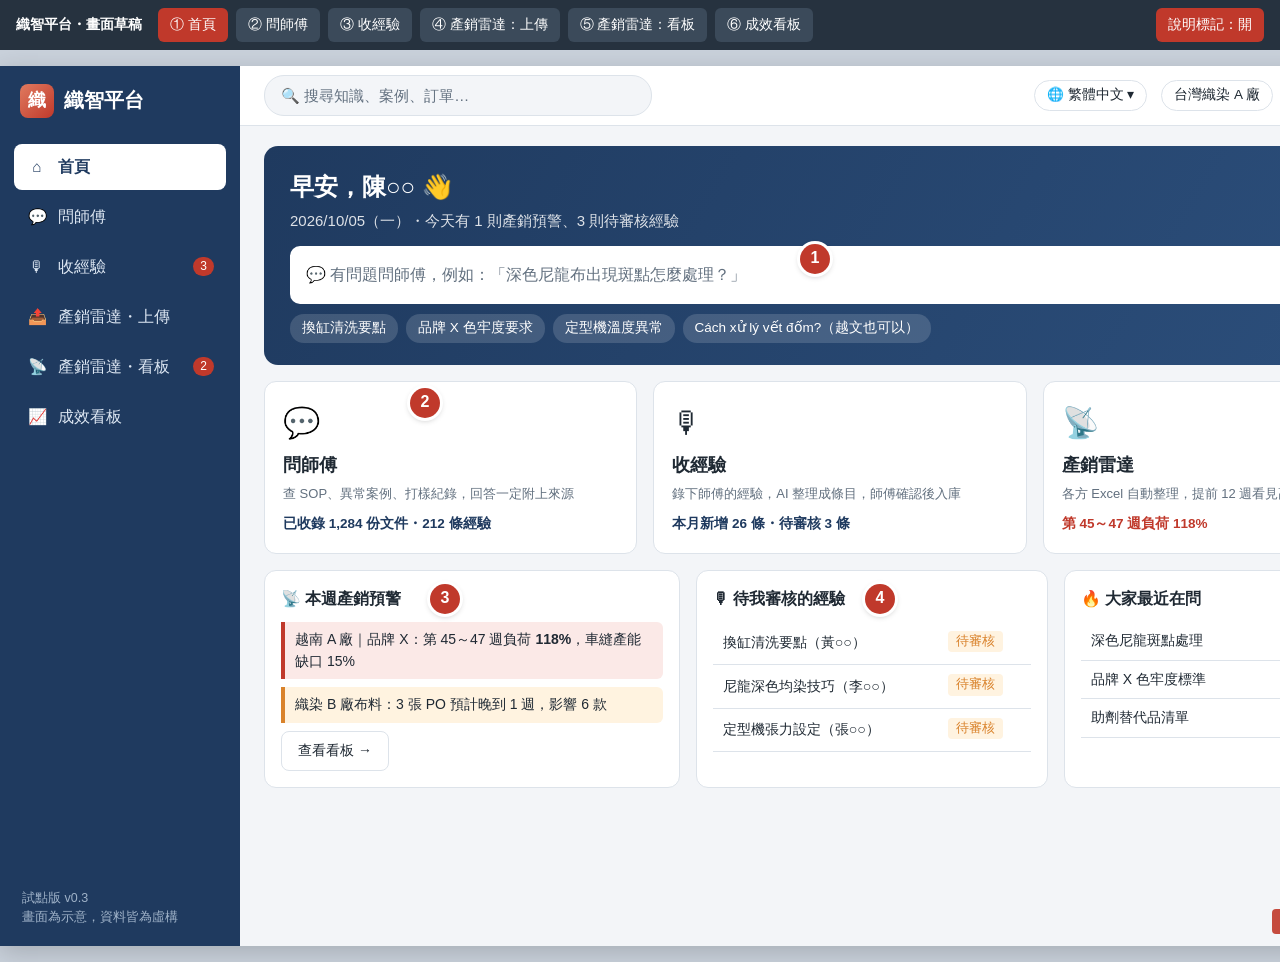
==== index.html @ 53caf04b "Add 織智平台 UI mockup (interactive HTML) Co-Authored-By: Claude Sonnet 5.5 <noreply@anthropic.com> Clau" ====
<!doctype html>
<html lang="zh-Hant">
<head>
<meta charset="utf-8">
<meta name="viewport" content="width=device-width, initial-scale=1">
<title>織智平台 畫面草稿</title>
<style>
:root{
  --navy:#1F3A5F; --navy-2:#2C4F7C; --navy-soft:#E8EEF6;
  --red:#C0392B; --red-soft:#FBE9E7; --amber:#D9822B; --amber-soft:#FFF3E0;
  --green:#2E7D32; --green-soft:#E8F5E9;
  --bg:#F3F5F8; --card:#FFFFFF; --line:#DDE3EA; --text:#1F2933; --muted:#62707F;
}
*{box-sizing:border-box}
html,body{margin:0}
body{background:#C9D1DB;font-family:"Microsoft JhengHei","PingFang TC","Noto Sans TC",sans-serif;color:var(--text);font-size:15px;line-height:1.55}
.toolbar{position:sticky;top:0;z-index:50;background:#26323F;color:#fff;display:flex;gap:8px;align-items:center;padding:8px 16px;font-size:14px;flex-wrap:wrap}
.toolbar b{margin-right:8px}
.toolbar button{background:#3B4A5A;color:#fff;border:0;border-radius:6px;padding:6px 12px;font:inherit;cursor:pointer}
.toolbar button.on{background:var(--red)}
.toolbar .sp{flex:1}
body.shot .toolbar{display:none}

.app{width:1440px;height:880px;margin:16px auto;background:var(--bg);display:grid;grid-template-columns:240px 1fr;grid-template-rows:60px 1fr;box-shadow:0 6px 24px rgba(0,0,0,.18);position:relative;overflow:hidden}
body.shot .app{margin:0;box-shadow:none}
.side{grid-row:1/3;background:var(--navy);color:#DCE6F2;padding:18px 14px;display:flex;flex-direction:column;gap:4px}
.logo{display:flex;align-items:center;gap:10px;color:#fff;font-weight:700;font-size:20px;margin:0 6px 22px}
.logo i{width:34px;height:34px;border-radius:8px;background:linear-gradient(135deg,#E07A5F,#C0392B);display:grid;place-items:center;font-style:normal;font-size:18px}
.nav{display:flex;align-items:center;gap:10px;padding:11px 12px;border-radius:8px;cursor:pointer;font-size:15.5px}
.nav:hover{background:rgba(255,255,255,.08)}
.nav.on{background:#fff;color:var(--navy);font-weight:700}
.nav .ic{width:22px;text-align:center}
.nav .cnt{margin-left:auto;background:var(--red);color:#fff;border-radius:10px;font-size:12px;padding:0 7px}
.side .foot{margin-top:auto;font-size:12.5px;color:#9FB2C8;padding:0 8px}
.top{background:#fff;border-bottom:1px solid var(--line);display:flex;align-items:center;gap:14px;padding:0 24px}
.top .search{flex:1;max-width:560px;background:var(--bg);border:1px solid var(--line);border-radius:20px;padding:8px 16px;color:var(--muted)}
.top .sp{flex:1}
.pill{border:1px solid var(--line);border-radius:16px;padding:4px 12px;font-size:13.5px;background:#fff}
.user{display:flex;align-items:center;gap:8px;font-size:14px}
.avatar{width:34px;height:34px;border-radius:50%;background:#7A9CC6;color:#fff;display:grid;place-items:center;font-weight:700}
.demo-tag{position:absolute;right:16px;bottom:12px;background:rgba(192,57,43,.9);color:#fff;font-size:12px;padding:3px 10px;border-radius:4px;z-index:5}

.main{padding:20px 24px;overflow:hidden;position:relative}
.screen{display:none;height:100%}
.screen.on{display:block}
h1{font-size:22px;margin:0 0 4px}
.sub{color:var(--muted);font-size:14px;margin-bottom:14px}
.card{background:var(--card);border:1px solid var(--line);border-radius:12px;padding:16px}
.card h3{margin:0 0 10px;font-size:16px;display:flex;align-items:center;gap:8px}
.muted{color:var(--muted)}
.small{font-size:13px}
.btn{display:inline-block;border-radius:8px;padding:8px 16px;font-size:14px;border:1px solid var(--line);background:#fff;cursor:pointer}
.btn.pri{background:var(--navy);border-color:var(--navy);color:#fff}
.btn.red{background:var(--red);border-color:var(--red);color:#fff}
.tag{display:inline-block;border-radius:4px;padding:1px 8px;font-size:12.5px;background:var(--navy-soft);color:var(--navy);margin:0 4px 4px 0}
.tag.red{background:var(--red-soft);color:var(--red)} .tag.amber{background:var(--amber-soft);color:var(--amber)} .tag.green{background:var(--green-soft);color:var(--green)}
.row{display:flex;gap:16px}
table{border-collapse:collapse;width:100%;font-size:14px}
th,td{border-bottom:1px solid var(--line);padding:8px 10px;text-align:left}
th{background:#F7F9FB;color:var(--muted);font-weight:600}

/* annotations */
.anno{position:absolute;z-index:20;width:30px;height:30px;border-radius:50%;background:var(--red);color:#fff;font-weight:700;display:grid;place-items:center;font-size:16px;box-shadow:0 0 0 3px #fff,0 2px 6px rgba(0,0,0,.3)}
body.noanno .anno{display:none}

/* home */
.hero{background:linear-gradient(120deg,var(--navy),var(--navy-2));color:#fff;border-radius:14px;padding:22px 26px}
.hero h1{color:#fff;font-size:24px}
.askbox{margin-top:14px;background:#fff;border-radius:10px;padding:12px 16px;color:var(--muted);display:flex;align-items:center;gap:10px;font-size:16px}
.askbox .go{margin-left:auto;background:var(--red);color:#fff;border-radius:8px;padding:6px 16px;font-size:14px}
.chips{margin-top:10px;display:flex;gap:8px;flex-wrap:wrap}
.chips span{background:rgba(255,255,255,.15);border-radius:14px;padding:4px 12px;font-size:13.5px}
.mods{display:grid;grid-template-columns:repeat(3,1fr);gap:16px;margin-top:16px}
.mod{background:#fff;border:1px solid var(--line);border-radius:12px;padding:18px;cursor:pointer}
.mod .ic{font-size:30px}
.mod h3{margin:6px 0 4px;font-size:18px}
.mod .num{font-size:13.5px;margin-top:10px;color:var(--navy);font-weight:700}

/* chat */
.chat-grid{display:grid;grid-template-columns:230px 1fr 330px;gap:16px;height:100%}
.hist .item{padding:9px 10px;border-radius:8px;font-size:14px;margin-bottom:4px}
.hist .item.on{background:var(--navy-soft);color:var(--navy);font-weight:700}
.filter{font-size:13.5px;margin-bottom:10px}
.filter label{display:block;color:var(--muted);font-size:12.5px;margin-top:8px}
.filter .sel{border:1px solid var(--line);border-radius:6px;padding:5px 9px;background:#fff}
.chat{display:flex;flex-direction:column;gap:12px;overflow:hidden}
.msg-q{align-self:flex-end;background:var(--navy);color:#fff;border-radius:14px 14px 2px 14px;padding:10px 14px;max-width:80%}
.msg-a{background:#fff;border:1px solid var(--line);border-radius:2px 14px 14px 14px;padding:14px 16px;font-size:14.5px}
.msg-a h4{margin:8px 0 4px;font-size:14.5px;color:var(--navy)}
.msg-a ol,.msg-a ul{margin:0;padding-left:20px}
.src{display:flex;gap:8px;flex-wrap:wrap;margin-top:10px}
.src span{border:1px solid #B8C7DA;background:var(--navy-soft);color:var(--navy);border-radius:6px;padding:3px 9px;font-size:13px}
.fb{display:flex;gap:8px;align-items:center;margin-top:10px;font-size:13.5px}
.fb .btn{padding:4px 12px;font-size:13px}
.inputbar{margin-top:auto;background:#fff;border:1px solid var(--line);border-radius:10px;padding:10px 14px;color:var(--muted);display:flex;gap:10px;align-items:center}
.inputbar .go{margin-left:auto;background:var(--navy);color:#fff;border-radius:8px;padding:5px 14px}
.notfound{background:var(--amber-soft);border:1px solid #F0C08A;border-radius:2px 14px 14px 14px;padding:12px 16px;font-size:14px}
.doc-prev{font-size:13.5px}
.doc-prev .hl{background:#FFF2A8}
.doc-prev .meta{font-size:12.5px;color:var(--muted);border-bottom:1px solid var(--line);padding-bottom:8px;margin-bottom:8px}

/* capture */
.steps{display:flex;gap:0;margin-bottom:14px}
.step{flex:1;text-align:center;font-size:14px;color:var(--muted);position:relative;padding-top:34px}
.step::before{content:attr(data-n);position:absolute;top:0;left:50%;transform:translateX(-50%);width:28px;height:28px;border-radius:50%;background:#C9D3DE;color:#fff;display:grid;place-items:center;font-weight:700;z-index:2}
.step::after{content:"";position:absolute;top:13px;left:-50%;width:100%;height:3px;background:#C9D3DE;z-index:1}
.step:first-child::after{display:none}
.step.done::before,.step.done::after{background:var(--green)}
.step.now::before{background:var(--red)} .step.now::after{background:var(--green)}
.step.now{color:var(--red);font-weight:700}
.cap-grid{display:grid;grid-template-columns:1fr 1.25fr;gap:16px}
.audio{display:flex;align-items:center;gap:10px;background:var(--bg);border-radius:8px;padding:8px 12px;margin:10px 0}
.audio .bar{flex:1;height:6px;border-radius:3px;background:linear-gradient(90deg,var(--navy) 38%,#C9D3DE 38%)}
.ts{font-size:14px;max-height:380px;overflow:hidden}
.ts p{margin:0 0 8px}
.ts .t{color:var(--navy);font-weight:700;font-size:12.5px;margin-right:6px}
.ts .hl{background:#FFF2A8}
.field{margin-bottom:9px}
.field label{display:block;font-size:12.5px;color:var(--muted);margin-bottom:2px}
.field .box{border:1px solid var(--line);border-radius:6px;padding:6px 10px;font-size:14px;background:#FCFDFE}
.field .box ol{margin:0;padding-left:20px}
.link-ts{font-size:12px;color:var(--navy);margin-left:6px}

/* radar */
.files{display:grid;grid-template-columns:repeat(4,1fr);gap:12px;margin-bottom:14px}
.file{background:#fff;border:1px solid var(--line);border-radius:10px;padding:12px;font-size:13.5px}
.file .nm{font-weight:700;font-size:14px;word-break:break-all}
.file.sel{border:2px solid var(--navy)}
.drop{border:2px dashed #AAB7C6;border-radius:10px;display:grid;place-items:center;color:var(--muted);font-size:14px;text-align:center;padding:12px}
.conf{display:inline-block;width:70px;height:8px;border-radius:4px;background:#E3E8EE;vertical-align:middle;margin-right:6px;position:relative;overflow:hidden}
.conf i{position:absolute;left:0;top:0;bottom:0;background:var(--green)}
.conf.low i{background:var(--amber)}
.selbox{border:1px solid var(--line);border-radius:6px;padding:3px 9px;background:#fff;display:inline-block;min-width:120px}
.selbox.warn{border-color:var(--amber);background:var(--amber-soft)}
.kpis{display:grid;grid-template-columns:repeat(4,1fr);gap:12px;margin-bottom:14px}
.kpi{background:#fff;border:1px solid var(--line);border-radius:10px;padding:12px 16px}
.kpi .v{font-size:26px;font-weight:700;color:var(--navy)}
.kpi .v.red{color:var(--red)}
.kpi .l{font-size:13px;color:var(--muted)}
.heat{display:grid;grid-template-columns:120px repeat(12,1fr);gap:3px;font-size:12.5px}
.heat div{padding:6px 2px;text-align:center;border-radius:3px}
.heat .h{background:none;color:var(--muted);font-weight:600}
.heat .rh{text-align:left;padding-left:4px;font-weight:600;background:none}
.c-g{background:#CDE8CF}.c-y{background:#FCE3B4}.c-r{background:#F4B4AA;color:#7A1F14;font-weight:700}.c-l{background:#DCE6F2}
.legend{font-size:12.5px;color:var(--muted);margin-top:8px;display:flex;gap:14px}
.legend i{display:inline-block;width:12px;height:12px;border-radius:2px;margin-right:4px;vertical-align:-1px}
.alert-sum{font-size:14px}
.alert-sum .it{border-left:4px solid var(--red);background:var(--red-soft);padding:7px 10px;margin-bottom:8px;border-radius:0 6px 6px 0}
.alert-sum .it.am{border-color:var(--amber);background:var(--amber-soft)}
.todo{font-size:13.5px}
.todo div{display:flex;gap:8px;align-items:flex-start;padding:5px 0;border-bottom:1px dashed var(--line)}
.todo .ck{width:16px;height:16px;border:2px solid #9AA5B1;border-radius:3px;flex:none;margin-top:3px}

/* kpi screen */
.kgrid{display:grid;grid-template-columns:repeat(6,1fr);gap:12px;margin-bottom:16px}
.kc{background:#fff;border:1px solid var(--line);border-radius:10px;padding:12px 14px}
.kc .v{font-size:28px;font-weight:700;color:var(--navy)}
.kc .l{font-size:13px;color:var(--muted)}
.kc .t{font-size:12.5px;margin-top:4px}
.ok{color:var(--green);font-weight:700}
</style>
</head>
<body>
<div class="toolbar">
  <b>織智平台・畫面草稿</b>
  <button data-go="home">① 首頁</button>
  <button data-go="ask">② 問師傅</button>
  <button data-go="capture">③ 收經驗</button>
  <button data-go="upload">④ 產銷雷達：上傳</button>
  <button data-go="radar">⑤ 產銷雷達：看板</button>
  <button data-go="kpi">⑥ 成效看板</button>
  <span class="sp"></span>
  <button id="annoBtn" class="on">說明標記：開</button>
</div>

<div class="app">
  <aside class="side">
    <div class="logo"><i>織</i>織智平台</div>
    <div class="nav" data-go="home"><span class="ic">⌂</span>首頁</div>
    <div class="nav" data-go="ask"><span class="ic">💬</span>問師傅</div>
    <div class="nav" data-go="capture"><span class="ic">🎙</span>收經驗<span class="cnt">3</span></div>
    <div class="nav" data-go="upload"><span class="ic">📤</span>產銷雷達・上傳</div>
    <div class="nav" data-go="radar"><span class="ic">📡</span>產銷雷達・看板<span class="cnt">2</span></div>
    <div class="nav" data-go="kpi"><span class="ic">📈</span>成效看板</div>
    <div class="foot">試點版 v0.3<br>畫面為示意，資料皆為虛構</div>
  </aside>
  <header class="top">
    <div class="search">🔍 搜尋知識、案例、訂單…</div>
    <span class="sp"></span>
    <span class="pill">🌐 繁體中文 ▾</span>
    <span class="pill">台灣織染 A 廠</span>
    <div class="user"><div class="avatar">陳</div>陳○○・技術課</div>
  </header>

  <main class="main">
  <!-- ============ HOME ============ -->
  <section class="screen" id="s-home">
    <div class="hero">
      <h1>早安，陳○○ 👋</h1>
      <div style="opacity:.85">2026/10/05（一）・今天有 1 則產銷預警、3 則待審核經驗</div>
      <div class="askbox">💬 有問題問師傅，例如：「深色尼龍布出現斑點怎麼處理？」<span class="go">提問</span></div>
      <div class="chips"><span>換缸清洗要點</span><span>品牌 X 色牢度要求</span><span>定型機溫度異常</span><span>Cách xử lý vết đốm?（越文也可以）</span></div>
    </div>
    <div class="mods">
      <div class="mod" data-go="ask"><div class="ic">💬</div><h3>問師傅</h3><div class="muted small">查 SOP、異常案例、打樣紀錄，回答一定附上來源</div><div class="num">已收錄 1,284 份文件・212 條經驗</div></div>
      <div class="mod" data-go="capture"><div class="ic">🎙</div><h3>收經驗</h3><div class="muted small">錄下師傅的經驗，AI 整理成條目，師傅確認後入庫</div><div class="num">本月新增 26 條・待審核 3 條</div></div>
      <div class="mod" data-go="radar"><div class="ic">📡</div><h3>產銷雷達</h3><div class="muted small">各方 Excel 自動整理，提前 12 週看見高低峰</div><div class="num" style="color:var(--red)">第 45～47 週負荷 118%</div></div>
    </div>
    <div class="row" style="margin-top:16px">
      <div class="card" style="flex:1.2">
        <h3>📡 本週產銷預警</h3>
        <div class="alert-sum">
          <div class="it">越南 A 廠｜品牌 X：第 45～47 週負荷 <b>118%</b>，車縫產能缺口 15%</div>
          <div class="it am">織染 B 廠布料：3 張 PO 預計晚到 1 週，影響 6 款</div>
        </div>
        <span class="btn" data-go="radar">查看看板 →</span>
      </div>
      <div class="card" style="flex:1">
        <h3>🎙 待我審核的經驗</h3>
        <table><tr><td>換缸清洗要點（黃○○）</td><td><span class="tag amber">待審核</span></td></tr>
        <tr><td>尼龍深色均染技巧（李○○）</td><td><span class="tag amber">待審核</span></td></tr>
        <tr><td>定型機張力設定（張○○）</td><td><span class="tag amber">待審核</span></td></tr></table>
      </div>
      <div class="card" style="flex:1">
        <h3>🔥 大家最近在問</h3>
        <table><tr><td>深色尼龍斑點處理</td><td class="muted small">42 次</td></tr>
        <tr><td>品牌 X 色牢度標準</td><td class="muted small">31 次</td></tr>
        <tr><td>助劑替代品清單</td><td class="muted small">18 次</td></tr></table>
      </div>
    </div>
    <div class="anno" style="left:560px;top:118px">1</div>
    <div class="anno" style="left:170px;top:262px">2</div>
    <div class="anno" style="left:190px;top:458px">3</div>
    <div class="anno" style="left:625px;top:458px">4</div>
  </section>

  <!-- ============ ASK ============ -->
  <section class="screen" id="s-ask">
    <div class="chat-grid">
      <div class="card hist">
        <div class="filter">
          <b>查詢範圍</b>
          <label>事業</label><span class="sel">織布染整 ▾</span>
          <label>廠區</label><span class="sel">台灣 A 廠 ▾</span>
          <label>回答語言</label><span class="sel">繁體中文 ▾</span>
        </div>
        <b style="font-size:14px">我的提問紀錄</b>
        <div class="item on">深色尼龍布斑點處理</div>
        <div class="item">品牌 Y 防潑水要求</div>
        <div class="item">定型機溫度異常</div>
        <div class="item">換缸清洗步驟</div>
        <div class="item">PU 塗佈剝離強度</div>
      </div>
      <div class="chat">
        <div class="msg-q">深色尼龍布染色後出現斑點，過去怎麼處理？</div>
        <div class="msg-a">
          找到 <b>3 件相似案例</b>，整理如下：
          <h4>可能原因</h4>
          <ol><li>前處理不完全，油劑或漿料殘留</li><li>染料溶解不完全或凝聚</li><li>升溫過快，造成上染不均</li></ol>
          <h4>處置步驟</h4>
          <ol><li>先取樣確認斑點位置：布面普遍 → 查前處理；局部 → 查染料溶解</li><li>重新精練後回修，並加強溶解與過濾</li><li>調整升溫曲線（案例 #2025-032 降為每分鐘 1℃ 後改善）</li></ol>
          <h4>注意事項</h4>
          <ul><li>品牌 X 的深色款，回修前需先通知業務確認</li></ul>
          <div class="src"><span>📄 異常報告 #2024-117</span><span>📄 異常報告 #2025-032</span><span>📘 染色 SOP 第 4.2 節（2025/06 更新）</span></div>
          <div class="fb"><span class="muted">對應負責人：染色課 李○○</span><span style="flex:1"></span><span class="btn">👍 有用</span><span class="btn">👎 不準</span><span class="btn">轉問專家</span></div>
        </div>
        <div class="msg-q">品牌 Y 今年新款的防潑水等級要求是多少？</div>
        <div class="notfound">⚠️ <b>知識庫中找不到可靠資料</b>，不提供推測答案。<br>建議詢問：業務二課 林○○（品牌 Y 窗口）。此問題已記錄為「知識缺口」，會通知知識管理員補充。</div>
        <div class="inputbar">輸入問題，可用中文、English、Tiếng Việt…<span class="go">送出</span></div>
      </div>
      <div class="card doc-prev">
        <h3>📄 來源預覽</h3>
        <div class="meta">異常報告 #2025-032｜染色課｜2025/03/14<br>產品：尼龍 70D 平織，深藍色</div>
        <p><b>現象：</b>染色後布面出現深色小點，約每米 5～8 點。</p>
        <p><b>原因分析：</b>升溫段每分鐘 2.5℃，<span class="hl">染料在 60～80℃ 區間快速上染，造成局部凝聚</span>。</p>
        <p><b>對策：</b><span class="hl">升溫改為每分鐘 1℃</span>，並在 70℃ 保溫 10 分鐘；回修 2 缸後合格。</p>
        <p class="muted small">審核人：李○○｜被引用 18 次</p>
        <span class="btn">開啟完整文件</span>
      </div>
    </div>
    <div class="anno" style="left:120px;top:4px">1</div>
    <div class="anno" style="left:262px;top:46px">2</div>
    <div class="anno" style="left:262px;top:368px">3</div>
    <div class="anno" style="left:780px;top:432px">4</div>
    <div class="anno" style="left:262px;top:520px">5</div>
    <div class="anno" style="left:1068px;top:4px">6</div>
  </section>

  <!-- ============ CAPTURE ============ -->
  <section class="screen" id="s-capture">
    <h1>收經驗：換缸清洗要點</h1>
    <div class="sub">受訪：黃○○（染色課資深技師，年資 32 年）｜訪談：知識管理員 吳○○｜2026/10/02</div>
    <div class="steps">
      <div class="step done" data-n="✓">錄音上傳</div><div class="step done" data-n="✓">自動轉文字</div><div class="step done" data-n="✓">AI 整理條目</div><div class="step now" data-n="4">師傅審核</div><div class="step" data-n="5">入庫可查詢</div>
    </div>
    <div class="cap-grid">
      <div class="card">
        <h3>🎙 訪談逐字稿</h3>
        <div class="audio">▶<div class="bar"></div><span class="small muted">10:52 / 28:41</span></div>
        <div class="ts">
          <p><span class="t">03:12</span>換缸最怕的就是前一缸是深色，下一缸是淺色，那個殘留一點點就整缸報廢。</p>
          <p><span class="t">05:40</span><span class="hl">我們的做法是深轉淺一定要跑兩次清缸，第一次用鹼劑加溫到 90 度跑 20 分鐘</span>，第二次清水。</p>
          <p><span class="t">08:05</span>新人常常忘記看過濾網，那邊藏最多，<span class="hl">每次清缸都要拆過濾網沖</span>。</p>
          <p><span class="t">10:52</span>還有一個，品牌 X 的白色款，我們都會先跑一缸試布，<span class="hl">白度合格才放大貨</span>。</p>
          <p><span class="t">14:30</span>如果趕交期想省一次清缸，你就要算，報廢一缸的錢比多花 40 分鐘多太多了。</p>
        </div>
      </div>
      <div class="card">
        <h3>🤖 AI 整理的經驗條目 <span class="tag amber">待師傅確認</span></h3>
        <div class="field"><label>適用情境</label><div class="box">染色機由深色轉淺色（尤其轉白色）時的清缸作業</div></div>
        <div class="field"><label>常見問題</label><div class="box">前缸染料殘留，造成淺色整缸污染報廢</div></div>
        <div class="field"><label>做法</label><div class="box"><ol><li>深轉淺跑兩次清缸：第一次鹼劑 90℃ × 20 分鐘，第二次清水<span class="link-ts">▶05:40</span></li><li>每次清缸都要拆過濾網沖洗<span class="link-ts">▶08:05</span></li><li>品牌 X 白色款先跑試布，白度合格才放大貨<span class="link-ts">▶10:52</span></li></ol></div></div>
        <div class="field"><label>注意事項</label><div class="box">不可為趕交期省略清缸，報廢一缸的損失遠大於多 40 分鐘工時<span class="link-ts">▶14:30</span></div></div>
        <div class="field"><label>標籤</label><div class="box"><span class="tag">織布染整</span><span class="tag">台灣 A 廠</span><span class="tag">清缸</span><span class="tag">深轉淺</span><span class="tag">品牌 X</span></div></div>
        <div style="display:flex;gap:8px;align-items:center;margin-top:6px">
          <span class="btn red">✓ 確認入庫</span><span class="btn">✎ 修改</span><span class="btn">↩ 退回重整</span>
          <span class="small muted" style="margin-left:auto">未經師傅確認，不會被「問師傅」引用</span>
        </div>
      </div>
    </div>
    <div class="anno" style="left:690px;top:66px">1</div>
    <div class="anno" style="left:350px;top:226px">2</div>
    <div class="anno" style="left:1060px;top:390px">3</div>
    <div class="anno" style="left:868px;top:598px">4</div>
  </section>

  <!-- ============ UPLOAD ============ -->
  <section class="screen" id="s-upload">
    <h1>產銷雷達：本週資料上傳</h1>
    <div class="sub">第 41 週｜越南 A 廠 × 品牌 X｜沿用原本的 Excel，不需要改格式</div>
    <div class="files">
      <div class="file"><div class="nm">📗 品牌X_FCST_W41.xlsx</div><div class="muted small">品牌預估・312 筆</div><span class="tag green">✓ 已自動對應</span></div>
      <div class="file"><div class="nm">📗 訂單明細_VN-A.xlsx</div><div class="muted small">已下訂單・148 筆</div><span class="tag green">✓ 已自動對應</span></div>
      <div class="file sel"><div class="nm">📗 布料交期_織染B廠.xlsx</div><div class="muted small">布料到料預估・64 筆</div><span class="tag amber">⚠ 1 欄待確認</span></div>
      <div class="drop">⬆ 拖曳 Excel 到這裡<br><span class="small">產能表、輔料交期…</span></div>
    </div>
    <div class="row">
      <div class="card" style="flex:1.6">
        <h3>欄位對應：布料交期_織染B廠.xlsx</h3>
        <table>
          <tr><th>檔案裡的欄位</th><th>範例內容</th><th>對應到平台欄位</th><th>AI 把握度</th></tr>
          <tr><td>PO#</td><td>FB-24117</td><td><span class="selbox">採購單號 ▾</span></td><td><span class="conf"><i style="width:98%"></i></span>98%</td></tr>
          <tr><td>Style</td><td>XJ-2210</td><td><span class="selbox">款號 ▾</span></td><td><span class="conf"><i style="width:97%"></i></span>97%</td></tr>
          <tr><td>Col.</td><td>NAVY 410</td><td><span class="selbox">顏色 ▾</span></td><td><span class="conf"><i style="width:93%"></i></span>93%</td></tr>
          <tr><td>Yds</td><td>3,200</td><td><span class="selbox">數量（碼）▾</span></td><td><span class="conf"><i style="width:95%"></i></span>95%</td></tr>
          <tr><td>ETA Wk</td><td>W44</td><td><span class="selbox warn">到料週 ／ 出貨週？▾</span></td><td><span class="conf low"><i style="width:61%"></i></span>61%</td></tr>
          <tr><td>Remark</td><td>重染一缸</td><td><span class="selbox">備註（不參與計算）▾</span></td><td><span class="conf"><i style="width:90%"></i></span>90%</td></tr>
        </table>
        <div style="display:flex;gap:8px;margin-top:12px;align-items:center"><span class="btn pri">✓ 確認，並記住這個檔案格式</span><span class="small muted">下週同格式檔案會自動對應</span></div>
      </div>
      <div class="card" style="flex:1">
        <h3>🔎 資料檢查</h3>
        <div class="alert-sum">
          <div class="it am">3 筆數量為 0，請確認是否取消</div>
          <div class="it am">2 筆到料週早於下單週</div>
          <div class="it">款號 XJ-2215 在訂單中找不到對應 FCST</div>
        </div>
        <div class="small muted" style="margin-top:6px">問題筆數可下載成 Excel，交給來源單位修正</div>
        <div style="margin-top:14px"><span class="btn">⬇ 下載問題清單</span></div>
      </div>
    </div>
    <div class="anno" style="left:30px;top:84px">1</div>
    <div class="anno" style="left:1010px;top:84px">2</div>
    <div class="anno" style="left:470px;top:452px">3</div>
    <div class="anno" style="left:80px;top:560px">4</div>
    <div class="anno" style="left:1110px;top:258px">5</div>
  </section>

  <!-- ============ RADAR ============ -->
  <section class="screen" id="s-radar">
    <h1>產銷雷達：未來 12 週看板</h1>
    <div class="sub">越南 A 廠 × 品牌 X｜資料更新：2026/10/05 08:00（每週一自動更新）</div>
    <div class="kpis">
      <div class="kpi"><div class="v red">3 週</div><div class="l">負荷超過 100% 的週數</div></div>
      <div class="kpi"><div class="v">2 週</div><div class="l">負荷低於 75% 的低峰週</div></div>
      <div class="kpi"><div class="v red">5 張</div><div class="l">布料、輔料可能晚到的 PO</div></div>
      <div class="kpi"><div class="v">4 款</div><div class="l">PP 樣尚未完成</div></div>
    </div>
    <div class="row">
      <div class="card" style="flex:1.7">
        <h3>12 週負荷熱度圖</h3>
        <div class="heat">
          <div class="h"></div><div class="h">W42</div><div class="h">W43</div><div class="h">W44</div><div class="h">W45</div><div class="h">W46</div><div class="h">W47</div><div class="h">W48</div><div class="h">W49</div><div class="h">W50</div><div class="h">W51</div><div class="h">W52</div><div class="h">W53</div>
          <div class="rh">整體負荷</div><div class="c-g">88%</div><div class="c-g">92%</div><div class="c-y">99%</div><div class="c-r">112%</div><div class="c-r">118%</div><div class="c-r">109%</div><div class="c-y">97%</div><div class="c-g">85%</div><div class="c-l">72%</div><div class="c-l">68%</div><div class="c-g">80%</div><div class="c-g">84%</div>
          <div class="rh">Sewing 車縫</div><div class="c-g">86%</div><div class="c-g">90%</div><div class="c-y">101%</div><div class="c-r">115%</div><div class="c-r">121%</div><div class="c-r">111%</div><div class="c-y">98%</div><div class="c-g">84%</div><div class="c-l">70%</div><div class="c-l">66%</div><div class="c-g">79%</div><div class="c-g">83%</div>
          <div class="rh">Fabric 布料</div><div class="c-g">OK</div><div class="c-g">OK</div><div class="c-y">1 PO</div><div class="c-r">3 PO</div><div class="c-y">1 PO</div><div class="c-g">OK</div><div class="c-g">OK</div><div class="c-g">OK</div><div class="c-g">OK</div><div class="c-g">OK</div><div class="c-g">OK</div><div class="c-g">OK</div>
          <div class="rh">Trims 輔料</div><div class="c-g">OK</div><div class="c-g">OK</div><div class="c-g">OK</div><div class="c-y">2 PO</div><div class="c-g">OK</div><div class="c-g">OK</div><div class="c-g">OK</div><div class="c-g">OK</div><div class="c-g">OK</div><div class="c-g">OK</div><div class="c-g">OK</div><div class="c-g">OK</div>
          <div class="rh">PP Sample</div><div class="c-g">OK</div><div class="c-y">2 款</div><div class="c-y">2 款</div><div class="c-g">OK</div><div class="c-g">OK</div><div class="c-g">OK</div><div class="c-g">OK</div><div class="c-g">OK</div><div class="c-g">OK</div><div class="c-g">OK</div><div class="c-g">OK</div><div class="c-g">OK</div>
        </div>
        <div class="legend"><span><i class="c-r"></i>超過產能／缺料</span><span><i class="c-y"></i>接近滿載／需注意</span><span><i class="c-g"></i>正常</span><span><i class="c-l"></i>低峰（可提前生產）</span></div>
        <h3 style="margin-top:16px">需求工時 vs 產能（千小時）</h3>
        <svg viewBox="0 0 760 170" width="100%" height="170" font-family="Microsoft JhengHei" font-size="12">
          <line x1="40" y1="140" x2="750" y2="140" stroke="#C9D3DE"/>
          <g fill="#7A9CC6">
            <rect x="52" y="52" width="38" height="88"/><rect x="111" y="48" width="38" height="92"/><rect x="170" y="41" width="38" height="99"/>
            <rect x="229" y="28" width="38" height="112" fill="#E07A5F"/><rect x="288" y="22" width="38" height="118" fill="#E07A5F"/><rect x="347" y="31" width="38" height="109" fill="#E07A5F"/>
            <rect x="406" y="43" width="38" height="97"/><rect x="465" y="55" width="38" height="85"/><rect x="524" y="68" width="38" height="72" fill="#B8C7DA"/><rect x="583" y="72" width="38" height="68" fill="#B8C7DA"/><rect x="642" y="60" width="38" height="80"/><rect x="701" y="56" width="38" height="84"/>
          </g>
          <line x1="40" y1="40" x2="750" y2="40" stroke="#C0392B" stroke-width="2" stroke-dasharray="6 4"/>
          <text x="600" y="34" fill="#C0392B">產能上限 100%</text>
          <g fill="#62707F" text-anchor="middle"><text x="71" y="158">W42</text><text x="248" y="158">W45</text><text x="307" y="158">W46</text><text x="366" y="158">W47</text><text x="543" y="158">W50</text><text x="720" y="158">W53</text></g>
        </svg>
      </div>
      <div class="card" style="flex:1">
        <h3>🤖 本週預警摘要</h3>
        <div class="alert-sum">
          <div class="it"><b>第 45～47 週超載</b>（最高 118%）：品牌 X 秋冬補單集中，車縫缺口約 15%。</div>
          <div class="it am"><b>布料風險</b>：織染 B 廠 3 張 PO 預計晚 1 週，影響 6 款（皆在第 45 週上線）。</div>
          <div class="it am"><b>低峰機會</b>：第 50～51 週負荷僅 66～72%。</div>
        </div>
        <h3 style="margin-top:12px">建議討論事項</h3>
        <div class="todo">
          <div><span class="ck"></span>NAVY 410 等 4 個相同顏色小單合併生產（業務・生管）</div>
          <div><span class="ck"></span>2 款基本款提前至第 50 週生產（生管）</div>
          <div><span class="ck"></span>與織染 B 廠確認 3 張 PO 可否分批出貨（採購）</div>
          <div><span class="ck"></span>評估第 46 週外發 1 條線（廠長）</div>
        </div>
        <div class="small muted" style="margin-top:8px">AI 只提供建議，由週會決定是否執行</div>
      </div>
    </div>
    <div class="anno" style="left:30px;top:86px">1</div>
    <div class="anno" style="left:300px;top:200px">2</div>
    <div class="anno" style="left:490px;top:452px">3</div>
    <div class="anno" style="left:1060px;top:200px">4</div>
    <div class="anno" style="left:872px;top:420px">5</div>
  </section>

  <!-- ============ KPI ============ -->
  <section class="screen" id="s-kpi">
    <h1>成效看板（管理層）</h1>
    <div class="sub">試點期間：2026/11 ～ 2027/04｜與第 1 月基準線比較</div>
    <div class="kgrid">
      <div class="kc"><div class="l">標準題庫正確率</div><div class="v">87%</div><div class="t">目標 ≥85% <span class="ok">達標</span></div></div>
      <div class="kc"><div class="l">找到答案所需時間</div><div class="v">-58%</div><div class="t">目標 -50% <span class="ok">達標</span></div></div>
      <div class="kc"><div class="l">試點人員每週使用率</div><div class="v">64%</div><div class="t">目標 ≥60% <span class="ok">達標</span></div></div>
      <div class="kc"><div class="l">已入庫經驗條目</div><div class="v">212</div><div class="t">目標 ≥200 <span class="ok">達標</span></div></div>
      <div class="kc"><div class="l">每週資料彙整工時</div><div class="v">-52%</div><div class="t">目標 -50% <span class="ok">達標</span></div></div>
      <div class="kc"><div class="l">平均預警提前量</div><div class="v">5.2 週</div><div class="t">目標 ≥4 週 <span class="ok">達標</span></div></div>
    </div>
    <div class="row">
      <div class="card" style="flex:1.1">
        <h3>標準題庫正確率（每月重測 100 題）</h3>
        <svg viewBox="0 0 520 220" width="100%" height="220" font-family="Microsoft JhengHei" font-size="12">
          <line x1="40" y1="190" x2="500" y2="190" stroke="#C9D3DE"/>
          <line x1="40" y1="58" x2="500" y2="58" stroke="#2E7D32" stroke-dasharray="6 4"/><text x="44" y="52" fill="#2E7D32">目標 85%</text>
          <polyline points="80,140 180,118 280,91 380,64 470,51" fill="none" stroke="#1F3A5F" stroke-width="3"/>
          <g fill="#1F3A5F"><circle cx="80" cy="140" r="5"/><circle cx="180" cy="118" r="5"/><circle cx="280" cy="91" r="5"/><circle cx="380" cy="64" r="5"/><circle cx="470" cy="51" r="5"/></g>
          <g text-anchor="middle" fill="#1F3A5F" font-weight="700"><text x="80" y="128">68%</text><text x="180" y="106">74%</text><text x="280" y="79">81%</text><text x="380" y="52">85%</text><text x="470" y="40">87%</text></g>
          <g text-anchor="middle" fill="#62707F"><text x="80" y="208">第2月</text><text x="180" y="208">第3月</text><text x="280" y="208">第4月</text><text x="380" y="208">第5月</text><text x="470" y="208">第6月</text></g>
        </svg>
      </div>
      <div class="card" style="flex:1">
        <h3>🕳 知識缺口（問了但查不到）</h3>
        <table><tr><th>問題</th><th>次數</th><th>處理</th></tr>
        <tr><td>品牌 Y 防潑水等級</td><td>14</td><td><span class="tag amber">訪談排定</span></td></tr>
        <tr><td>回收尼龍染色條件</td><td>9</td><td><span class="tag amber">收集中</span></td></tr>
        <tr><td>越南廠鍋爐水質標準</td><td>6</td><td><span class="tag">待指派</span></td></tr>
        <tr><td>新助劑 SDS 文件</td><td>5</td><td><span class="tag green">已補齊</span></td></tr></table>
      </div>
      <div class="card" style="flex:0.9">
        <h3>🏅 傳承貢獻排行</h3>
        <table><tr><th>師傅</th><th>條目</th><th>被查閱</th></tr>
        <tr><td>黃○○</td><td>34</td><td>612</td></tr>
        <tr><td>李○○</td><td>28</td><td>540</td></tr>
        <tr><td>張○○</td><td>21</td><td>377</td></tr>
        <tr><td>吳○○</td><td>17</td><td>254</td></tr></table>
      </div>
    </div>
    <div class="anno" style="left:178px;top:84px">1</div>
    <div class="anno" style="left:310px;top:237px">2</div>
    <div class="anno" style="left:680px;top:237px">3</div>
    <div class="anno" style="left:1000px;top:237px">4</div>
  </section>
  </main>
  <div class="demo-tag">示意畫面・資料皆為虛構</div>
</div>

<script>
const screens=['home','ask','capture','upload','radar','kpi'];
function go(id){
  if(!screens.includes(id)) id='home';
  document.querySelectorAll('.screen').forEach(s=>s.classList.toggle('on',s.id==='s-'+id));
  document.querySelectorAll('.nav').forEach(n=>n.classList.toggle('on',n.dataset.go===id));
  document.querySelectorAll('.toolbar [data-go]').forEach(n=>n.classList.toggle('on',n.dataset.go===id));
  if(location.hash!=='#'+id) history.replaceState(null,'','#'+id);
}
document.addEventListener('click',e=>{const t=e.target.closest('[data-go]');if(t)go(t.dataset.go);});
document.getElementById('annoBtn').onclick=function(){
  document.body.classList.toggle('noanno');
  const on=!document.body.classList.contains('noanno');
  this.textContent='說明標記：'+(on?'開':'關');this.classList.toggle('on',on);
};
if(new URLSearchParams(location.search).has('shot')) document.body.classList.add('shot');
go(location.hash.slice(1));
window.addEventListener('hashchange',()=>go(location.hash.slice(1)));
</script>
</body>
</html>
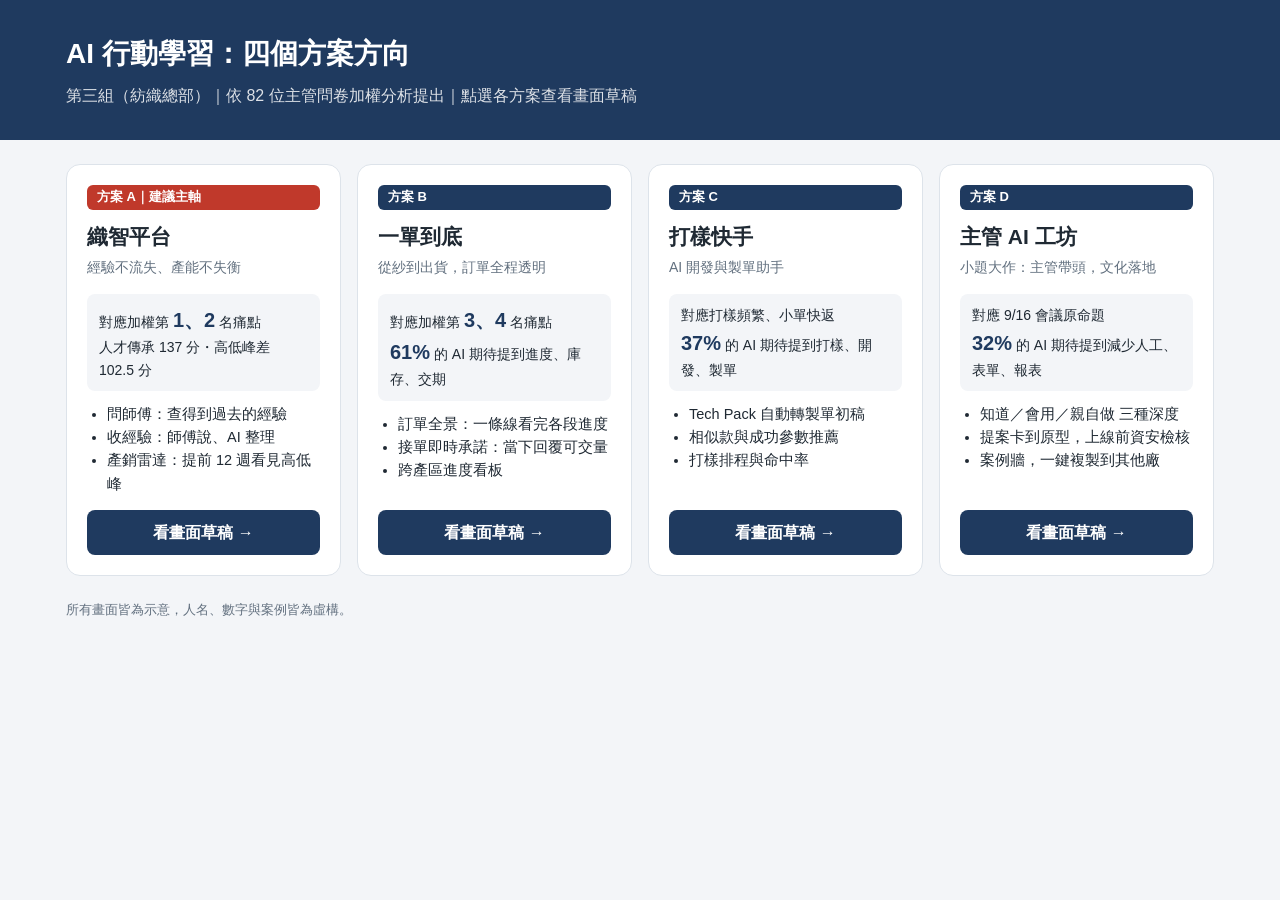
==== commit 08788fbf: "Add option hub and mockups for options B, C, D Co-Authored-By: Claude Opus 5.5 <noreply@anthropic.co" ====
--- a/index.html
+++ b/index.html
@@ -3,496 +3,70 @@
 <head>
 <meta charset="utf-8">
 <meta name="viewport" content="width=device-width, initial-scale=1">
-<title>織智平台 畫面草稿</title>
+<title>AI 方案總覽</title>
 <style>
-:root{
-  --navy:#1F3A5F; --navy-2:#2C4F7C; --navy-soft:#E8EEF6;
-  --red:#C0392B; --red-soft:#FBE9E7; --amber:#D9822B; --amber-soft:#FFF3E0;
-  --green:#2E7D32; --green-soft:#E8F5E9;
-  --bg:#F3F5F8; --card:#FFFFFF; --line:#DDE3EA; --text:#1F2933; --muted:#62707F;
-}
+:root{--navy:#1F3A5F;--red:#C0392B;--line:#DDE3EA;--muted:#62707F;--bg:#F3F5F8;--text:#1F2933}
 *{box-sizing:border-box}
-html,body{margin:0}
-body{background:#C9D1DB;font-family:"Microsoft JhengHei","PingFang TC","Noto Sans TC",sans-serif;color:var(--text);font-size:15px;line-height:1.55}
-.toolbar{position:sticky;top:0;z-index:50;background:#26323F;color:#fff;display:flex;gap:8px;align-items:center;padding:8px 16px;font-size:14px;flex-wrap:wrap}
-.toolbar b{margin-right:8px}
-.toolbar button{background:#3B4A5A;color:#fff;border:0;border-radius:6px;padding:6px 12px;font:inherit;cursor:pointer}
-.toolbar button.on{background:var(--red)}
-.toolbar .sp{flex:1}
-body.shot .toolbar{display:none}
-
-.app{width:1440px;height:880px;margin:16px auto;background:var(--bg);display:grid;grid-template-columns:240px 1fr;grid-template-rows:60px 1fr;box-shadow:0 6px 24px rgba(0,0,0,.18);position:relative;overflow:hidden}
-body.shot .app{margin:0;box-shadow:none}
-.side{grid-row:1/3;background:var(--navy);color:#DCE6F2;padding:18px 14px;display:flex;flex-direction:column;gap:4px}
-.logo{display:flex;align-items:center;gap:10px;color:#fff;font-weight:700;font-size:20px;margin:0 6px 22px}
-.logo i{width:34px;height:34px;border-radius:8px;background:linear-gradient(135deg,#E07A5F,#C0392B);display:grid;place-items:center;font-style:normal;font-size:18px}
-.nav{display:flex;align-items:center;gap:10px;padding:11px 12px;border-radius:8px;cursor:pointer;font-size:15.5px}
-.nav:hover{background:rgba(255,255,255,.08)}
-.nav.on{background:#fff;color:var(--navy);font-weight:700}
-.nav .ic{width:22px;text-align:center}
-.nav .cnt{margin-left:auto;background:var(--red);color:#fff;border-radius:10px;font-size:12px;padding:0 7px}
-.side .foot{margin-top:auto;font-size:12.5px;color:#9FB2C8;padding:0 8px}
-.top{background:#fff;border-bottom:1px solid var(--line);display:flex;align-items:center;gap:14px;padding:0 24px}
-.top .search{flex:1;max-width:560px;background:var(--bg);border:1px solid var(--line);border-radius:20px;padding:8px 16px;color:var(--muted)}
-.top .sp{flex:1}
-.pill{border:1px solid var(--line);border-radius:16px;padding:4px 12px;font-size:13.5px;background:#fff}
-.user{display:flex;align-items:center;gap:8px;font-size:14px}
-.avatar{width:34px;height:34px;border-radius:50%;background:#7A9CC6;color:#fff;display:grid;place-items:center;font-weight:700}
-.demo-tag{position:absolute;right:16px;bottom:12px;background:rgba(192,57,43,.9);color:#fff;font-size:12px;padding:3px 10px;border-radius:4px;z-index:5}
-
-.main{padding:20px 24px;overflow:hidden;position:relative}
-.screen{display:none;height:100%}
-.screen.on{display:block}
-h1{font-size:22px;margin:0 0 4px}
-.sub{color:var(--muted);font-size:14px;margin-bottom:14px}
-.card{background:var(--card);border:1px solid var(--line);border-radius:12px;padding:16px}
-.card h3{margin:0 0 10px;font-size:16px;display:flex;align-items:center;gap:8px}
-.muted{color:var(--muted)}
-.small{font-size:13px}
-.btn{display:inline-block;border-radius:8px;padding:8px 16px;font-size:14px;border:1px solid var(--line);background:#fff;cursor:pointer}
-.btn.pri{background:var(--navy);border-color:var(--navy);color:#fff}
-.btn.red{background:var(--red);border-color:var(--red);color:#fff}
-.tag{display:inline-block;border-radius:4px;padding:1px 8px;font-size:12.5px;background:var(--navy-soft);color:var(--navy);margin:0 4px 4px 0}
-.tag.red{background:var(--red-soft);color:var(--red)} .tag.amber{background:var(--amber-soft);color:var(--amber)} .tag.green{background:var(--green-soft);color:var(--green)}
-.row{display:flex;gap:16px}
-table{border-collapse:collapse;width:100%;font-size:14px}
-th,td{border-bottom:1px solid var(--line);padding:8px 10px;text-align:left}
-th{background:#F7F9FB;color:var(--muted);font-weight:600}
-
-/* annotations */
-.anno{position:absolute;z-index:20;width:30px;height:30px;border-radius:50%;background:var(--red);color:#fff;font-weight:700;display:grid;place-items:center;font-size:16px;box-shadow:0 0 0 3px #fff,0 2px 6px rgba(0,0,0,.3)}
-body.noanno .anno{display:none}
-
-/* home */
-.hero{background:linear-gradient(120deg,var(--navy),var(--navy-2));color:#fff;border-radius:14px;padding:22px 26px}
-.hero h1{color:#fff;font-size:24px}
-.askbox{margin-top:14px;background:#fff;border-radius:10px;padding:12px 16px;color:var(--muted);display:flex;align-items:center;gap:10px;font-size:16px}
-.askbox .go{margin-left:auto;background:var(--red);color:#fff;border-radius:8px;padding:6px 16px;font-size:14px}
-.chips{margin-top:10px;display:flex;gap:8px;flex-wrap:wrap}
-.chips span{background:rgba(255,255,255,.15);border-radius:14px;padding:4px 12px;font-size:13.5px}
-.mods{display:grid;grid-template-columns:repeat(3,1fr);gap:16px;margin-top:16px}
-.mod{background:#fff;border:1px solid var(--line);border-radius:12px;padding:18px;cursor:pointer}
-.mod .ic{font-size:30px}
-.mod h3{margin:6px 0 4px;font-size:18px}
-.mod .num{font-size:13.5px;margin-top:10px;color:var(--navy);font-weight:700}
-
-/* chat */
-.chat-grid{display:grid;grid-template-columns:230px 1fr 330px;gap:16px;height:100%}
-.hist .item{padding:9px 10px;border-radius:8px;font-size:14px;margin-bottom:4px}
-.hist .item.on{background:var(--navy-soft);color:var(--navy);font-weight:700}
-.filter{font-size:13.5px;margin-bottom:10px}
-.filter label{display:block;color:var(--muted);font-size:12.5px;margin-top:8px}
-.filter .sel{border:1px solid var(--line);border-radius:6px;padding:5px 9px;background:#fff}
-.chat{display:flex;flex-direction:column;gap:12px;overflow:hidden}
-.msg-q{align-self:flex-end;background:var(--navy);color:#fff;border-radius:14px 14px 2px 14px;padding:10px 14px;max-width:80%}
-.msg-a{background:#fff;border:1px solid var(--line);border-radius:2px 14px 14px 14px;padding:14px 16px;font-size:14.5px}
-.msg-a h4{margin:8px 0 4px;font-size:14.5px;color:var(--navy)}
-.msg-a ol,.msg-a ul{margin:0;padding-left:20px}
-.src{display:flex;gap:8px;flex-wrap:wrap;margin-top:10px}
-.src span{border:1px solid #B8C7DA;background:var(--navy-soft);color:var(--navy);border-radius:6px;padding:3px 9px;font-size:13px}
-.fb{display:flex;gap:8px;align-items:center;margin-top:10px;font-size:13.5px}
-.fb .btn{padding:4px 12px;font-size:13px}
-.inputbar{margin-top:auto;background:#fff;border:1px solid var(--line);border-radius:10px;padding:10px 14px;color:var(--muted);display:flex;gap:10px;align-items:center}
-.inputbar .go{margin-left:auto;background:var(--navy);color:#fff;border-radius:8px;padding:5px 14px}
-.notfound{background:var(--amber-soft);border:1px solid #F0C08A;border-radius:2px 14px 14px 14px;padding:12px 16px;font-size:14px}
-.doc-prev{font-size:13.5px}
-.doc-prev .hl{background:#FFF2A8}
-.doc-prev .meta{font-size:12.5px;color:var(--muted);border-bottom:1px solid var(--line);padding-bottom:8px;margin-bottom:8px}
-
-/* capture */
-.steps{display:flex;gap:0;margin-bottom:14px}
-.step{flex:1;text-align:center;font-size:14px;color:var(--muted);position:relative;padding-top:34px}
-.step::before{content:attr(data-n);position:absolute;top:0;left:50%;transform:translateX(-50%);width:28px;height:28px;border-radius:50%;background:#C9D3DE;color:#fff;display:grid;place-items:center;font-weight:700;z-index:2}
-.step::after{content:"";position:absolute;top:13px;left:-50%;width:100%;height:3px;background:#C9D3DE;z-index:1}
-.step:first-child::after{display:none}
-.step.done::before,.step.done::after{background:var(--green)}
-.step.now::before{background:var(--red)} .step.now::after{background:var(--green)}
-.step.now{color:var(--red);font-weight:700}
-.cap-grid{display:grid;grid-template-columns:1fr 1.25fr;gap:16px}
-.audio{display:flex;align-items:center;gap:10px;background:var(--bg);border-radius:8px;padding:8px 12px;margin:10px 0}
-.audio .bar{flex:1;height:6px;border-radius:3px;background:linear-gradient(90deg,var(--navy) 38%,#C9D3DE 38%)}
-.ts{font-size:14px;max-height:380px;overflow:hidden}
-.ts p{margin:0 0 8px}
-.ts .t{color:var(--navy);font-weight:700;font-size:12.5px;margin-right:6px}
-.ts .hl{background:#FFF2A8}
-.field{margin-bottom:9px}
-.field label{display:block;font-size:12.5px;color:var(--muted);margin-bottom:2px}
-.field .box{border:1px solid var(--line);border-radius:6px;padding:6px 10px;font-size:14px;background:#FCFDFE}
-.field .box ol{margin:0;padding-left:20px}
-.link-ts{font-size:12px;color:var(--navy);margin-left:6px}
-
-/* radar */
-.files{display:grid;grid-template-columns:repeat(4,1fr);gap:12px;margin-bottom:14px}
-.file{background:#fff;border:1px solid var(--line);border-radius:10px;padding:12px;font-size:13.5px}
-.file .nm{font-weight:700;font-size:14px;word-break:break-all}
-.file.sel{border:2px solid var(--navy)}
-.drop{border:2px dashed #AAB7C6;border-radius:10px;display:grid;place-items:center;color:var(--muted);font-size:14px;text-align:center;padding:12px}
-.conf{display:inline-block;width:70px;height:8px;border-radius:4px;background:#E3E8EE;vertical-align:middle;margin-right:6px;position:relative;overflow:hidden}
-.conf i{position:absolute;left:0;top:0;bottom:0;background:var(--green)}
-.conf.low i{background:var(--amber)}
-.selbox{border:1px solid var(--line);border-radius:6px;padding:3px 9px;background:#fff;display:inline-block;min-width:120px}
-.selbox.warn{border-color:var(--amber);background:var(--amber-soft)}
-.kpis{display:grid;grid-template-columns:repeat(4,1fr);gap:12px;margin-bottom:14px}
-.kpi{background:#fff;border:1px solid var(--line);border-radius:10px;padding:12px 16px}
-.kpi .v{font-size:26px;font-weight:700;color:var(--navy)}
-.kpi .v.red{color:var(--red)}
-.kpi .l{font-size:13px;color:var(--muted)}
-.heat{display:grid;grid-template-columns:120px repeat(12,1fr);gap:3px;font-size:12.5px}
-.heat div{padding:6px 2px;text-align:center;border-radius:3px}
-.heat .h{background:none;color:var(--muted);font-weight:600}
-.heat .rh{text-align:left;padding-left:4px;font-weight:600;background:none}
-.c-g{background:#CDE8CF}.c-y{background:#FCE3B4}.c-r{background:#F4B4AA;color:#7A1F14;font-weight:700}.c-l{background:#DCE6F2}
-.legend{font-size:12.5px;color:var(--muted);margin-top:8px;display:flex;gap:14px}
-.legend i{display:inline-block;width:12px;height:12px;border-radius:2px;margin-right:4px;vertical-align:-1px}
-.alert-sum{font-size:14px}
-.alert-sum .it{border-left:4px solid var(--red);background:var(--red-soft);padding:7px 10px;margin-bottom:8px;border-radius:0 6px 6px 0}
-.alert-sum .it.am{border-color:var(--amber);background:var(--amber-soft)}
-.todo{font-size:13.5px}
-.todo div{display:flex;gap:8px;align-items:flex-start;padding:5px 0;border-bottom:1px dashed var(--line)}
-.todo .ck{width:16px;height:16px;border:2px solid #9AA5B1;border-radius:3px;flex:none;margin-top:3px}
-
-/* kpi screen */
-.kgrid{display:grid;grid-template-columns:repeat(6,1fr);gap:12px;margin-bottom:16px}
-.kc{background:#fff;border:1px solid var(--line);border-radius:10px;padding:12px 14px}
-.kc .v{font-size:28px;font-weight:700;color:var(--navy)}
-.kc .l{font-size:13px;color:var(--muted)}
-.kc .t{font-size:12.5px;margin-top:4px}
-.ok{color:var(--green);font-weight:700}
+body{margin:0;background:var(--bg);color:var(--text);font-family:"Microsoft JhengHei","PingFang TC","Noto Sans TC",sans-serif;line-height:1.6}
+header{background:var(--navy);color:#fff;padding:32px 16px}
+.wrap{max-width:1180px;margin:0 auto;padding:0 16px}
+h1{margin:0 0 6px;font-size:28px}
+header p{margin:0;opacity:.85}
+.grid{display:grid;grid-template-columns:repeat(auto-fit,minmax(260px,1fr));gap:16px;margin:24px 0}
+.card{background:#fff;border:1px solid var(--line);border-radius:14px;padding:20px;display:flex;flex-direction:column}
+.tag{display:inline-block;background:var(--navy);color:#fff;border-radius:6px;padding:2px 10px;font-size:13px;font-weight:700}
+.card.rec .tag{background:var(--red)}
+.card h2{margin:10px 0 2px;font-size:21px}
+.sub{color:var(--muted);font-size:14px;margin-bottom:10px}
+.ev{background:var(--bg);border-radius:8px;padding:10px 12px;font-size:14px;margin:6px 0 12px}
+.ev b{color:var(--navy);font-size:20px}
+ul{margin:0 0 14px;padding-left:20px;font-size:14.5px}
+.go{margin-top:auto;display:block;text-align:center;background:var(--navy);color:#fff;border-radius:8px;padding:10px;text-decoration:none;font-weight:700}
+.go:hover{opacity:.9}
+.note{font-size:13px;color:var(--muted);padding-bottom:32px}
 </style>
 </head>
 <body>
-<div class="toolbar">
-  <b>織智平台・畫面草稿</b>
-  <button data-go="home">① 首頁</button>
-  <button data-go="ask">② 問師傅</button>
-  <button data-go="capture">③ 收經驗</button>
-  <button data-go="upload">④ 產銷雷達：上傳</button>
-  <button data-go="radar">⑤ 產銷雷達：看板</button>
-  <button data-go="kpi">⑥ 成效看板</button>
-  <span class="sp"></span>
-  <button id="annoBtn" class="on">說明標記：開</button>
-</div>
-
-<div class="app">
-  <aside class="side">
-    <div class="logo"><i>織</i>織智平台</div>
-    <div class="nav" data-go="home"><span class="ic">⌂</span>首頁</div>
-    <div class="nav" data-go="ask"><span class="ic">💬</span>問師傅</div>
-    <div class="nav" data-go="capture"><span class="ic">🎙</span>收經驗<span class="cnt">3</span></div>
-    <div class="nav" data-go="upload"><span class="ic">📤</span>產銷雷達・上傳</div>
-    <div class="nav" data-go="radar"><span class="ic">📡</span>產銷雷達・看板<span class="cnt">2</span></div>
-    <div class="nav" data-go="kpi"><span class="ic">📈</span>成效看板</div>
-    <div class="foot">試點版 v0.3<br>畫面為示意，資料皆為虛構</div>
-  </aside>
-  <header class="top">
-    <div class="search">🔍 搜尋知識、案例、訂單…</div>
-    <span class="sp"></span>
-    <span class="pill">🌐 繁體中文 ▾</span>
-    <span class="pill">台灣織染 A 廠</span>
-    <div class="user"><div class="avatar">陳</div>陳○○・技術課</div>
-  </header>
-
-  <main class="main">
-  <!-- ============ HOME ============ -->
-  <section class="screen" id="s-home">
-    <div class="hero">
-      <h1>早安，陳○○ 👋</h1>
-      <div style="opacity:.85">2026/10/05（一）・今天有 1 則產銷預警、3 則待審核經驗</div>
-      <div class="askbox">💬 有問題問師傅，例如：「深色尼龍布出現斑點怎麼處理？」<span class="go">提問</span></div>
-      <div class="chips"><span>換缸清洗要點</span><span>品牌 X 色牢度要求</span><span>定型機溫度異常</span><span>Cách xử lý vết đốm?（越文也可以）</span></div>
+<header><div class="wrap">
+  <h1>AI 行動學習：四個方案方向</h1>
+  <p>第三組（紡織總部）｜依 82 位主管問卷加權分析提出｜點選各方案查看畫面草稿</p>
+</div></header>
+<main class="wrap">
+  <div class="grid">
+    <div class="card rec">
+      <span class="tag">方案 A｜建議主軸</span>
+      <h2>織智平台</h2>
+      <div class="sub">經驗不流失、產能不失衡</div>
+      <div class="ev">對應加權第 <b>1、2</b> 名痛點<br>人才傳承 137 分・高低峰差 102.5 分</div>
+      <ul><li>問師傅：查得到過去的經驗</li><li>收經驗：師傅說、AI 整理</li><li>產銷雷達：提前 12 週看見高低峰</li></ul>
+      <a class="go" href="option_a.html">看畫面草稿 →</a>
     </div>
-    <div class="mods">
-      <div class="mod" data-go="ask"><div class="ic">💬</div><h3>問師傅</h3><div class="muted small">查 SOP、異常案例、打樣紀錄，回答一定附上來源</div><div class="num">已收錄 1,284 份文件・212 條經驗</div></div>
-      <div class="mod" data-go="capture"><div class="ic">🎙</div><h3>收經驗</h3><div class="muted small">錄下師傅的經驗，AI 整理成條目，師傅確認後入庫</div><div class="num">本月新增 26 條・待審核 3 條</div></div>
-      <div class="mod" data-go="radar"><div class="ic">📡</div><h3>產銷雷達</h3><div class="muted small">各方 Excel 自動整理，提前 12 週看見高低峰</div><div class="num" style="color:var(--red)">第 45～47 週負荷 118%</div></div>
+    <div class="card">
+      <span class="tag">方案 B</span>
+      <h2>一單到底</h2>
+      <div class="sub">從紗到出貨，訂單全程透明</div>
+      <div class="ev">對應加權第 <b>3、4</b> 名痛點<br><b>61%</b> 的 AI 期待提到進度、庫存、交期</div>
+      <ul><li>訂單全景：一條線看完各段進度</li><li>接單即時承諾：當下回覆可交量</li><li>跨產區進度看板</li></ul>
+      <a class="go" href="option_b.html">看畫面草稿 →</a>
     </div>
-    <div class="row" style="margin-top:16px">
-      <div class="card" style="flex:1.2">
-        <h3>📡 本週產銷預警</h3>
-        <div class="alert-sum">
-          <div class="it">越南 A 廠｜品牌 X：第 45～47 週負荷 <b>118%</b>，車縫產能缺口 15%</div>
-          <div class="it am">織染 B 廠布料：3 張 PO 預計晚到 1 週，影響 6 款</div>
-        </div>
-        <span class="btn" data-go="radar">查看看板 →</span>
-      </div>
-      <div class="card" style="flex:1">
-        <h3>🎙 待我審核的經驗</h3>
-        <table><tr><td>換缸清洗要點（黃○○）</td><td><span class="tag amber">待審核</span></td></tr>
-        <tr><td>尼龍深色均染技巧（李○○）</td><td><span class="tag amber">待審核</span></td></tr>
-        <tr><td>定型機張力設定（張○○）</td><td><span class="tag amber">待審核</span></td></tr></table>
-      </div>
-      <div class="card" style="flex:1">
-        <h3>🔥 大家最近在問</h3>
-        <table><tr><td>深色尼龍斑點處理</td><td class="muted small">42 次</td></tr>
-        <tr><td>品牌 X 色牢度標準</td><td class="muted small">31 次</td></tr>
-        <tr><td>助劑替代品清單</td><td class="muted small">18 次</td></tr></table>
-      </div>
+    <div class="card">
+      <span class="tag">方案 C</span>
+      <h2>打樣快手</h2>
+      <div class="sub">AI 開發與製單助手</div>
+      <div class="ev">對應打樣頻繁、小單快返<br><b>37%</b> 的 AI 期待提到打樣、開發、製單</div>
+      <ul><li>Tech Pack 自動轉製單初稿</li><li>相似款與成功參數推薦</li><li>打樣排程與命中率</li></ul>
+      <a class="go" href="option_c.html">看畫面草稿 →</a>
     </div>
-    <div class="anno" style="left:560px;top:118px">1</div>
-    <div class="anno" style="left:170px;top:262px">2</div>
-    <div class="anno" style="left:190px;top:458px">3</div>
-    <div class="anno" style="left:625px;top:458px">4</div>
-  </section>
-
-  <!-- ============ ASK ============ -->
-  <section class="screen" id="s-ask">
-    <div class="chat-grid">
-      <div class="card hist">
-        <div class="filter">
-          <b>查詢範圍</b>
-          <label>事業</label><span class="sel">織布染整 ▾</span>
-          <label>廠區</label><span class="sel">台灣 A 廠 ▾</span>
-          <label>回答語言</label><span class="sel">繁體中文 ▾</span>
-        </div>
-        <b style="font-size:14px">我的提問紀錄</b>
-        <div class="item on">深色尼龍布斑點處理</div>
-        <div class="item">品牌 Y 防潑水要求</div>
-        <div class="item">定型機溫度異常</div>
-        <div class="item">換缸清洗步驟</div>
-        <div class="item">PU 塗佈剝離強度</div>
-      </div>
-      <div class="chat">
-        <div class="msg-q">深色尼龍布染色後出現斑點，過去怎麼處理？</div>
-        <div class="msg-a">
-          找到 <b>3 件相似案例</b>，整理如下：
-          <h4>可能原因</h4>
-          <ol><li>前處理不完全，油劑或漿料殘留</li><li>染料溶解不完全或凝聚</li><li>升溫過快，造成上染不均</li></ol>
-          <h4>處置步驟</h4>
-          <ol><li>先取樣確認斑點位置：布面普遍 → 查前處理；局部 → 查染料溶解</li><li>重新精練後回修，並加強溶解與過濾</li><li>調整升溫曲線（案例 #2025-032 降為每分鐘 1℃ 後改善）</li></ol>
-          <h4>注意事項</h4>
-          <ul><li>品牌 X 的深色款，回修前需先通知業務確認</li></ul>
-          <div class="src"><span>📄 異常報告 #2024-117</span><span>📄 異常報告 #2025-032</span><span>📘 染色 SOP 第 4.2 節（2025/06 更新）</span></div>
-          <div class="fb"><span class="muted">對應負責人：染色課 李○○</span><span style="flex:1"></span><span class="btn">👍 有用</span><span class="btn">👎 不準</span><span class="btn">轉問專家</span></div>
-        </div>
-        <div class="msg-q">品牌 Y 今年新款的防潑水等級要求是多少？</div>
-        <div class="notfound">⚠️ <b>知識庫中找不到可靠資料</b>，不提供推測答案。<br>建議詢問：業務二課 林○○（品牌 Y 窗口）。此問題已記錄為「知識缺口」，會通知知識管理員補充。</div>
-        <div class="inputbar">輸入問題，可用中文、English、Tiếng Việt…<span class="go">送出</span></div>
-      </div>
-      <div class="card doc-prev">
-        <h3>📄 來源預覽</h3>
-        <div class="meta">異常報告 #2025-032｜染色課｜2025/03/14<br>產品：尼龍 70D 平織，深藍色</div>
-        <p><b>現象：</b>染色後布面出現深色小點，約每米 5～8 點。</p>
-        <p><b>原因分析：</b>升溫段每分鐘 2.5℃，<span class="hl">染料在 60～80℃ 區間快速上染，造成局部凝聚</span>。</p>
-        <p><b>對策：</b><span class="hl">升溫改為每分鐘 1℃</span>，並在 70℃ 保溫 10 分鐘；回修 2 缸後合格。</p>
-        <p class="muted small">審核人：李○○｜被引用 18 次</p>
-        <span class="btn">開啟完整文件</span>
-      </div>
+    <div class="card">
+      <span class="tag">方案 D</span>
+      <h2>主管 AI 工坊</h2>
+      <div class="sub">小題大作：主管帶頭，文化落地</div>
+      <div class="ev">對應 9/16 會議原命題<br><b>32%</b> 的 AI 期待提到減少人工、表單、報表</div>
+      <ul><li>知道／會用／親自做 三種深度</li><li>提案卡到原型，上線前資安檢核</li><li>案例牆，一鍵複製到其他廠</li></ul>
+      <a class="go" href="option_d.html">看畫面草稿 →</a>
     </div>
-    <div class="anno" style="left:120px;top:4px">1</div>
-    <div class="anno" style="left:262px;top:46px">2</div>
-    <div class="anno" style="left:262px;top:368px">3</div>
-    <div class="anno" style="left:780px;top:432px">4</div>
-    <div class="anno" style="left:262px;top:520px">5</div>
-    <div class="anno" style="left:1068px;top:4px">6</div>
-  </section>
-
-  <!-- ============ CAPTURE ============ -->
-  <section class="screen" id="s-capture">
-    <h1>收經驗：換缸清洗要點</h1>
-    <div class="sub">受訪：黃○○（染色課資深技師，年資 32 年）｜訪談：知識管理員 吳○○｜2026/10/02</div>
-    <div class="steps">
-      <div class="step done" data-n="✓">錄音上傳</div><div class="step done" data-n="✓">自動轉文字</div><div class="step done" data-n="✓">AI 整理條目</div><div class="step now" data-n="4">師傅審核</div><div class="step" data-n="5">入庫可查詢</div>
-    </div>
-    <div class="cap-grid">
-      <div class="card">
-        <h3>🎙 訪談逐字稿</h3>
-        <div class="audio">▶<div class="bar"></div><span class="small muted">10:52 / 28:41</span></div>
-        <div class="ts">
-          <p><span class="t">03:12</span>換缸最怕的就是前一缸是深色，下一缸是淺色，那個殘留一點點就整缸報廢。</p>
-          <p><span class="t">05:40</span><span class="hl">我們的做法是深轉淺一定要跑兩次清缸，第一次用鹼劑加溫到 90 度跑 20 分鐘</span>，第二次清水。</p>
-          <p><span class="t">08:05</span>新人常常忘記看過濾網，那邊藏最多，<span class="hl">每次清缸都要拆過濾網沖</span>。</p>
-          <p><span class="t">10:52</span>還有一個，品牌 X 的白色款，我們都會先跑一缸試布，<span class="hl">白度合格才放大貨</span>。</p>
-          <p><span class="t">14:30</span>如果趕交期想省一次清缸，你就要算，報廢一缸的錢比多花 40 分鐘多太多了。</p>
-        </div>
-      </div>
-      <div class="card">
-        <h3>🤖 AI 整理的經驗條目 <span class="tag amber">待師傅確認</span></h3>
-        <div class="field"><label>適用情境</label><div class="box">染色機由深色轉淺色（尤其轉白色）時的清缸作業</div></div>
-        <div class="field"><label>常見問題</label><div class="box">前缸染料殘留，造成淺色整缸污染報廢</div></div>
-        <div class="field"><label>做法</label><div class="box"><ol><li>深轉淺跑兩次清缸：第一次鹼劑 90℃ × 20 分鐘，第二次清水<span class="link-ts">▶05:40</span></li><li>每次清缸都要拆過濾網沖洗<span class="link-ts">▶08:05</span></li><li>品牌 X 白色款先跑試布，白度合格才放大貨<span class="link-ts">▶10:52</span></li></ol></div></div>
-        <div class="field"><label>注意事項</label><div class="box">不可為趕交期省略清缸，報廢一缸的損失遠大於多 40 分鐘工時<span class="link-ts">▶14:30</span></div></div>
-        <div class="field"><label>標籤</label><div class="box"><span class="tag">織布染整</span><span class="tag">台灣 A 廠</span><span class="tag">清缸</span><span class="tag">深轉淺</span><span class="tag">品牌 X</span></div></div>
-        <div style="display:flex;gap:8px;align-items:center;margin-top:6px">
-          <span class="btn red">✓ 確認入庫</span><span class="btn">✎ 修改</span><span class="btn">↩ 退回重整</span>
-          <span class="small muted" style="margin-left:auto">未經師傅確認，不會被「問師傅」引用</span>
-        </div>
-      </div>
-    </div>
-    <div class="anno" style="left:690px;top:66px">1</div>
-    <div class="anno" style="left:350px;top:226px">2</div>
-    <div class="anno" style="left:1060px;top:390px">3</div>
-    <div class="anno" style="left:868px;top:598px">4</div>
-  </section>
-
-  <!-- ============ UPLOAD ============ -->
-  <section class="screen" id="s-upload">
-    <h1>產銷雷達：本週資料上傳</h1>
-    <div class="sub">第 41 週｜越南 A 廠 × 品牌 X｜沿用原本的 Excel，不需要改格式</div>
-    <div class="files">
-      <div class="file"><div class="nm">📗 品牌X_FCST_W41.xlsx</div><div class="muted small">品牌預估・312 筆</div><span class="tag green">✓ 已自動對應</span></div>
-      <div class="file"><div class="nm">📗 訂單明細_VN-A.xlsx</div><div class="muted small">已下訂單・148 筆</div><span class="tag green">✓ 已自動對應</span></div>
-      <div class="file sel"><div class="nm">📗 布料交期_織染B廠.xlsx</div><div class="muted small">布料到料預估・64 筆</div><span class="tag amber">⚠ 1 欄待確認</span></div>
-      <div class="drop">⬆ 拖曳 Excel 到這裡<br><span class="small">產能表、輔料交期…</span></div>
-    </div>
-    <div class="row">
-      <div class="card" style="flex:1.6">
-        <h3>欄位對應：布料交期_織染B廠.xlsx</h3>
-        <table>
-          <tr><th>檔案裡的欄位</th><th>範例內容</th><th>對應到平台欄位</th><th>AI 把握度</th></tr>
-          <tr><td>PO#</td><td>FB-24117</td><td><span class="selbox">採購單號 ▾</span></td><td><span class="conf"><i style="width:98%"></i></span>98%</td></tr>
-          <tr><td>Style</td><td>XJ-2210</td><td><span class="selbox">款號 ▾</span></td><td><span class="conf"><i style="width:97%"></i></span>97%</td></tr>
-          <tr><td>Col.</td><td>NAVY 410</td><td><span class="selbox">顏色 ▾</span></td><td><span class="conf"><i style="width:93%"></i></span>93%</td></tr>
-          <tr><td>Yds</td><td>3,200</td><td><span class="selbox">數量（碼）▾</span></td><td><span class="conf"><i style="width:95%"></i></span>95%</td></tr>
-          <tr><td>ETA Wk</td><td>W44</td><td><span class="selbox warn">到料週 ／ 出貨週？▾</span></td><td><span class="conf low"><i style="width:61%"></i></span>61%</td></tr>
-          <tr><td>Remark</td><td>重染一缸</td><td><span class="selbox">備註（不參與計算）▾</span></td><td><span class="conf"><i style="width:90%"></i></span>90%</td></tr>
-        </table>
-        <div style="display:flex;gap:8px;margin-top:12px;align-items:center"><span class="btn pri">✓ 確認，並記住這個檔案格式</span><span class="small muted">下週同格式檔案會自動對應</span></div>
-      </div>
-      <div class="card" style="flex:1">
-        <h3>🔎 資料檢查</h3>
-        <div class="alert-sum">
-          <div class="it am">3 筆數量為 0，請確認是否取消</div>
-          <div class="it am">2 筆到料週早於下單週</div>
-          <div class="it">款號 XJ-2215 在訂單中找不到對應 FCST</div>
-        </div>
-        <div class="small muted" style="margin-top:6px">問題筆數可下載成 Excel，交給來源單位修正</div>
-        <div style="margin-top:14px"><span class="btn">⬇ 下載問題清單</span></div>
-      </div>
-    </div>
-    <div class="anno" style="left:30px;top:84px">1</div>
-    <div class="anno" style="left:1010px;top:84px">2</div>
-    <div class="anno" style="left:470px;top:452px">3</div>
-    <div class="anno" style="left:80px;top:560px">4</div>
-    <div class="anno" style="left:1110px;top:258px">5</div>
-  </section>
-
-  <!-- ============ RADAR ============ -->
-  <section class="screen" id="s-radar">
-    <h1>產銷雷達：未來 12 週看板</h1>
-    <div class="sub">越南 A 廠 × 品牌 X｜資料更新：2026/10/05 08:00（每週一自動更新）</div>
-    <div class="kpis">
-      <div class="kpi"><div class="v red">3 週</div><div class="l">負荷超過 100% 的週數</div></div>
-      <div class="kpi"><div class="v">2 週</div><div class="l">負荷低於 75% 的低峰週</div></div>
-      <div class="kpi"><div class="v red">5 張</div><div class="l">布料、輔料可能晚到的 PO</div></div>
-      <div class="kpi"><div class="v">4 款</div><div class="l">PP 樣尚未完成</div></div>
-    </div>
-    <div class="row">
-      <div class="card" style="flex:1.7">
-        <h3>12 週負荷熱度圖</h3>
-        <div class="heat">
-          <div class="h"></div><div class="h">W42</div><div class="h">W43</div><div class="h">W44</div><div class="h">W45</div><div class="h">W46</div><div class="h">W47</div><div class="h">W48</div><div class="h">W49</div><div class="h">W50</div><div class="h">W51</div><div class="h">W52</div><div class="h">W53</div>
-          <div class="rh">整體負荷</div><div class="c-g">88%</div><div class="c-g">92%</div><div class="c-y">99%</div><div class="c-r">112%</div><div class="c-r">118%</div><div class="c-r">109%</div><div class="c-y">97%</div><div class="c-g">85%</div><div class="c-l">72%</div><div class="c-l">68%</div><div class="c-g">80%</div><div class="c-g">84%</div>
-          <div class="rh">Sewing 車縫</div><div class="c-g">86%</div><div class="c-g">90%</div><div class="c-y">101%</div><div class="c-r">115%</div><div class="c-r">121%</div><div class="c-r">111%</div><div class="c-y">98%</div><div class="c-g">84%</div><div class="c-l">70%</div><div class="c-l">66%</div><div class="c-g">79%</div><div class="c-g">83%</div>
-          <div class="rh">Fabric 布料</div><div class="c-g">OK</div><div class="c-g">OK</div><div class="c-y">1 PO</div><div class="c-r">3 PO</div><div class="c-y">1 PO</div><div class="c-g">OK</div><div class="c-g">OK</div><div class="c-g">OK</div><div class="c-g">OK</div><div class="c-g">OK</div><div class="c-g">OK</div><div class="c-g">OK</div>
-          <div class="rh">Trims 輔料</div><div class="c-g">OK</div><div class="c-g">OK</div><div class="c-g">OK</div><div class="c-y">2 PO</div><div class="c-g">OK</div><div class="c-g">OK</div><div class="c-g">OK</div><div class="c-g">OK</div><div class="c-g">OK</div><div class="c-g">OK</div><div class="c-g">OK</div><div class="c-g">OK</div>
-          <div class="rh">PP Sample</div><div class="c-g">OK</div><div class="c-y">2 款</div><div class="c-y">2 款</div><div class="c-g">OK</div><div class="c-g">OK</div><div class="c-g">OK</div><div class="c-g">OK</div><div class="c-g">OK</div><div class="c-g">OK</div><div class="c-g">OK</div><div class="c-g">OK</div><div class="c-g">OK</div>
-        </div>
-        <div class="legend"><span><i class="c-r"></i>超過產能／缺料</span><span><i class="c-y"></i>接近滿載／需注意</span><span><i class="c-g"></i>正常</span><span><i class="c-l"></i>低峰（可提前生產）</span></div>
-        <h3 style="margin-top:16px">需求工時 vs 產能（千小時）</h3>
-        <svg viewBox="0 0 760 170" width="100%" height="170" font-family="Microsoft JhengHei" font-size="12">
-          <line x1="40" y1="140" x2="750" y2="140" stroke="#C9D3DE"/>
-          <g fill="#7A9CC6">
-            <rect x="52" y="52" width="38" height="88"/><rect x="111" y="48" width="38" height="92"/><rect x="170" y="41" width="38" height="99"/>
-            <rect x="229" y="28" width="38" height="112" fill="#E07A5F"/><rect x="288" y="22" width="38" height="118" fill="#E07A5F"/><rect x="347" y="31" width="38" height="109" fill="#E07A5F"/>
-            <rect x="406" y="43" width="38" height="97"/><rect x="465" y="55" width="38" height="85"/><rect x="524" y="68" width="38" height="72" fill="#B8C7DA"/><rect x="583" y="72" width="38" height="68" fill="#B8C7DA"/><rect x="642" y="60" width="38" height="80"/><rect x="701" y="56" width="38" height="84"/>
-          </g>
-          <line x1="40" y1="40" x2="750" y2="40" stroke="#C0392B" stroke-width="2" stroke-dasharray="6 4"/>
-          <text x="600" y="34" fill="#C0392B">產能上限 100%</text>
-          <g fill="#62707F" text-anchor="middle"><text x="71" y="158">W42</text><text x="248" y="158">W45</text><text x="307" y="158">W46</text><text x="366" y="158">W47</text><text x="543" y="158">W50</text><text x="720" y="158">W53</text></g>
-        </svg>
-      </div>
-      <div class="card" style="flex:1">
-        <h3>🤖 本週預警摘要</h3>
-        <div class="alert-sum">
-          <div class="it"><b>第 45～47 週超載</b>（最高 118%）：品牌 X 秋冬補單集中，車縫缺口約 15%。</div>
-          <div class="it am"><b>布料風險</b>：織染 B 廠 3 張 PO 預計晚 1 週，影響 6 款（皆在第 45 週上線）。</div>
-          <div class="it am"><b>低峰機會</b>：第 50～51 週負荷僅 66～72%。</div>
-        </div>
-        <h3 style="margin-top:12px">建議討論事項</h3>
-        <div class="todo">
-          <div><span class="ck"></span>NAVY 410 等 4 個相同顏色小單合併生產（業務・生管）</div>
-          <div><span class="ck"></span>2 款基本款提前至第 50 週生產（生管）</div>
-          <div><span class="ck"></span>與織染 B 廠確認 3 張 PO 可否分批出貨（採購）</div>
-          <div><span class="ck"></span>評估第 46 週外發 1 條線（廠長）</div>
-        </div>
-        <div class="small muted" style="margin-top:8px">AI 只提供建議，由週會決定是否執行</div>
-      </div>
-    </div>
-    <div class="anno" style="left:30px;top:86px">1</div>
-    <div class="anno" style="left:300px;top:200px">2</div>
-    <div class="anno" style="left:490px;top:452px">3</div>
-    <div class="anno" style="left:1060px;top:200px">4</div>
-    <div class="anno" style="left:872px;top:420px">5</div>
-  </section>
-
-  <!-- ============ KPI ============ -->
-  <section class="screen" id="s-kpi">
-    <h1>成效看板（管理層）</h1>
-    <div class="sub">試點期間：2026/11 ～ 2027/04｜與第 1 月基準線比較</div>
-    <div class="kgrid">
-      <div class="kc"><div class="l">標準題庫正確率</div><div class="v">87%</div><div class="t">目標 ≥85% <span class="ok">達標</span></div></div>
-      <div class="kc"><div class="l">找到答案所需時間</div><div class="v">-58%</div><div class="t">目標 -50% <span class="ok">達標</span></div></div>
-      <div class="kc"><div class="l">試點人員每週使用率</div><div class="v">64%</div><div class="t">目標 ≥60% <span class="ok">達標</span></div></div>
-      <div class="kc"><div class="l">已入庫經驗條目</div><div class="v">212</div><div class="t">目標 ≥200 <span class="ok">達標</span></div></div>
-      <div class="kc"><div class="l">每週資料彙整工時</div><div class="v">-52%</div><div class="t">目標 -50% <span class="ok">達標</span></div></div>
-      <div class="kc"><div class="l">平均預警提前量</div><div class="v">5.2 週</div><div class="t">目標 ≥4 週 <span class="ok">達標</span></div></div>
-    </div>
-    <div class="row">
-      <div class="card" style="flex:1.1">
-        <h3>標準題庫正確率（每月重測 100 題）</h3>
-        <svg viewBox="0 0 520 220" width="100%" height="220" font-family="Microsoft JhengHei" font-size="12">
-          <line x1="40" y1="190" x2="500" y2="190" stroke="#C9D3DE"/>
-          <line x1="40" y1="58" x2="500" y2="58" stroke="#2E7D32" stroke-dasharray="6 4"/><text x="44" y="52" fill="#2E7D32">目標 85%</text>
-          <polyline points="80,140 180,118 280,91 380,64 470,51" fill="none" stroke="#1F3A5F" stroke-width="3"/>
-          <g fill="#1F3A5F"><circle cx="80" cy="140" r="5"/><circle cx="180" cy="118" r="5"/><circle cx="280" cy="91" r="5"/><circle cx="380" cy="64" r="5"/><circle cx="470" cy="51" r="5"/></g>
-          <g text-anchor="middle" fill="#1F3A5F" font-weight="700"><text x="80" y="128">68%</text><text x="180" y="106">74%</text><text x="280" y="79">81%</text><text x="380" y="52">85%</text><text x="470" y="40">87%</text></g>
-          <g text-anchor="middle" fill="#62707F"><text x="80" y="208">第2月</text><text x="180" y="208">第3月</text><text x="280" y="208">第4月</text><text x="380" y="208">第5月</text><text x="470" y="208">第6月</text></g>
-        </svg>
-      </div>
-      <div class="card" style="flex:1">
-        <h3>🕳 知識缺口（問了但查不到）</h3>
-        <table><tr><th>問題</th><th>次數</th><th>處理</th></tr>
-        <tr><td>品牌 Y 防潑水等級</td><td>14</td><td><span class="tag amber">訪談排定</span></td></tr>
-        <tr><td>回收尼龍染色條件</td><td>9</td><td><span class="tag amber">收集中</span></td></tr>
-        <tr><td>越南廠鍋爐水質標準</td><td>6</td><td><span class="tag">待指派</span></td></tr>
-        <tr><td>新助劑 SDS 文件</td><td>5</td><td><span class="tag green">已補齊</span></td></tr></table>
-      </div>
-      <div class="card" style="flex:0.9">
-        <h3>🏅 傳承貢獻排行</h3>
-        <table><tr><th>師傅</th><th>條目</th><th>被查閱</th></tr>
-        <tr><td>黃○○</td><td>34</td><td>612</td></tr>
-        <tr><td>李○○</td><td>28</td><td>540</td></tr>
-        <tr><td>張○○</td><td>21</td><td>377</td></tr>
-        <tr><td>吳○○</td><td>17</td><td>254</td></tr></table>
-      </div>
-    </div>
-    <div class="anno" style="left:178px;top:84px">1</div>
-    <div class="anno" style="left:310px;top:237px">2</div>
-    <div class="anno" style="left:680px;top:237px">3</div>
-    <div class="anno" style="left:1000px;top:237px">4</div>
-  </section>
-  </main>
-  <div class="demo-tag">示意畫面・資料皆為虛構</div>
-</div>
-
-<script>
-const screens=['home','ask','capture','upload','radar','kpi'];
-function go(id){
-  if(!screens.includes(id)) id='home';
-  document.querySelectorAll('.screen').forEach(s=>s.classList.toggle('on',s.id==='s-'+id));
-  document.querySelectorAll('.nav').forEach(n=>n.classList.toggle('on',n.dataset.go===id));
-  document.querySelectorAll('.toolbar [data-go]').forEach(n=>n.classList.toggle('on',n.dataset.go===id));
-  if(location.hash!=='#'+id) history.replaceState(null,'','#'+id);
-}
-document.addEventListener('click',e=>{const t=e.target.closest('[data-go]');if(t)go(t.dataset.go);});
-document.getElementById('annoBtn').onclick=function(){
-  document.body.classList.toggle('noanno');
-  const on=!document.body.classList.contains('noanno');
-  this.textContent='說明標記：'+(on?'開':'關');this.classList.toggle('on',on);
-};
-if(new URLSearchParams(location.search).has('shot')) document.body.classList.add('shot');
-go(location.hash.slice(1));
-window.addEventListener('hashchange',()=>go(location.hash.slice(1)));
-</script>
+  </div>
+  <p class="note">所有畫面皆為示意，人名、數字與案例皆為虛構。</p>
+</main>
 </body>
 </html>
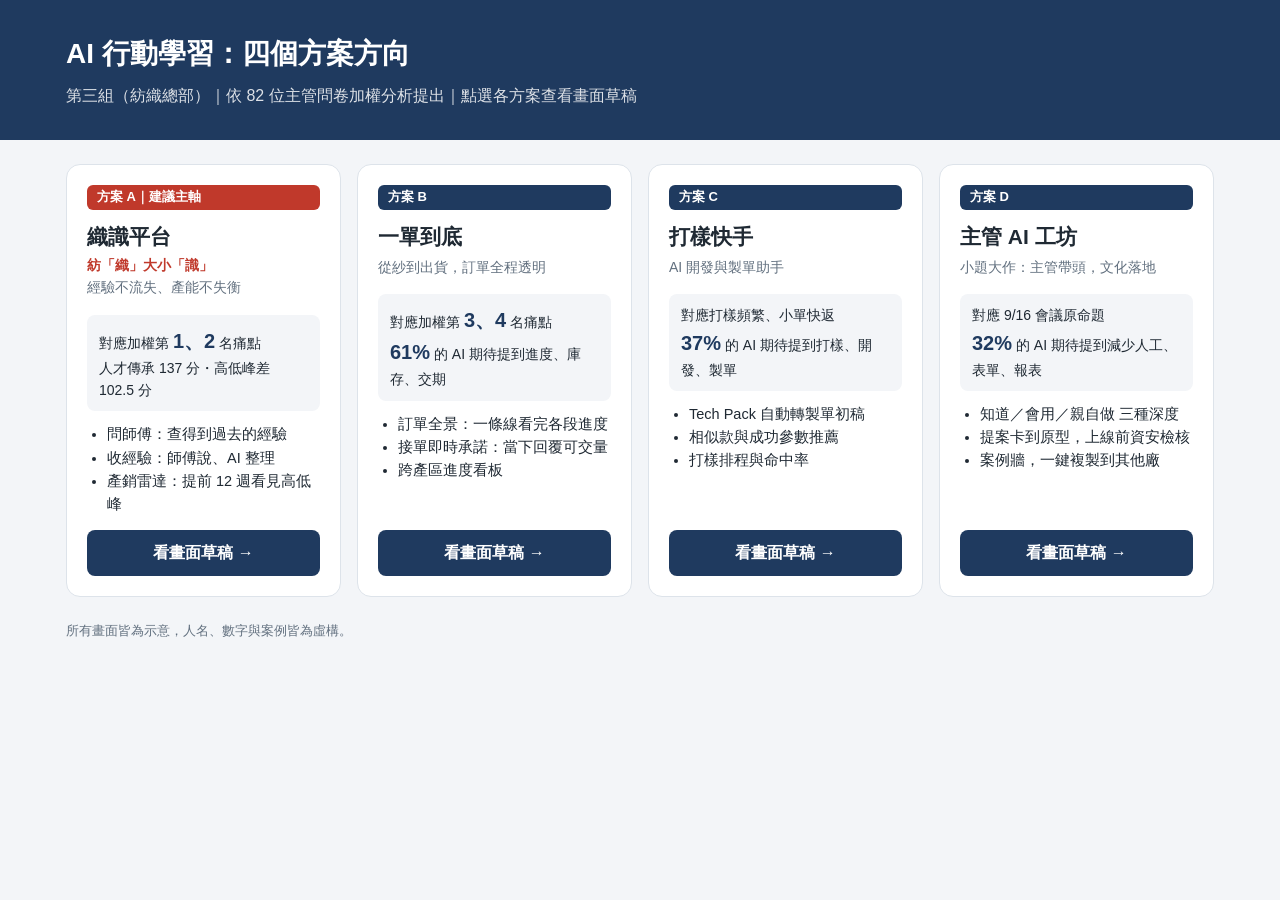
==== commit bfa90b93: "Rename platform to 織識平台 with tagline 紡「織」大小「識」 (index.html) Co-Authored-By: Claude Opus 5.5 <noreply" ====
--- a/index.html
+++ b/index.html
@@ -35,7 +35,8 @@
   <div class="grid">
     <div class="card rec">
       <span class="tag">方案 A｜建議主軸</span>
-      <h2>織智平台</h2>
+      <h2>織識平台</h2>
+      <div class="sub" style="margin:-2px 0 0;color:#C0392B;font-weight:700">紡「織」大小「識」</div>
       <div class="sub">經驗不流失、產能不失衡</div>
       <div class="ev">對應加權第 <b>1、2</b> 名痛點<br>人才傳承 137 分・高低峰差 102.5 分</div>
       <ul><li>問師傅：查得到過去的經驗</li><li>收經驗：師傅說、AI 整理</li><li>產銷雷達：提前 12 週看見高低峰</li></ul>
